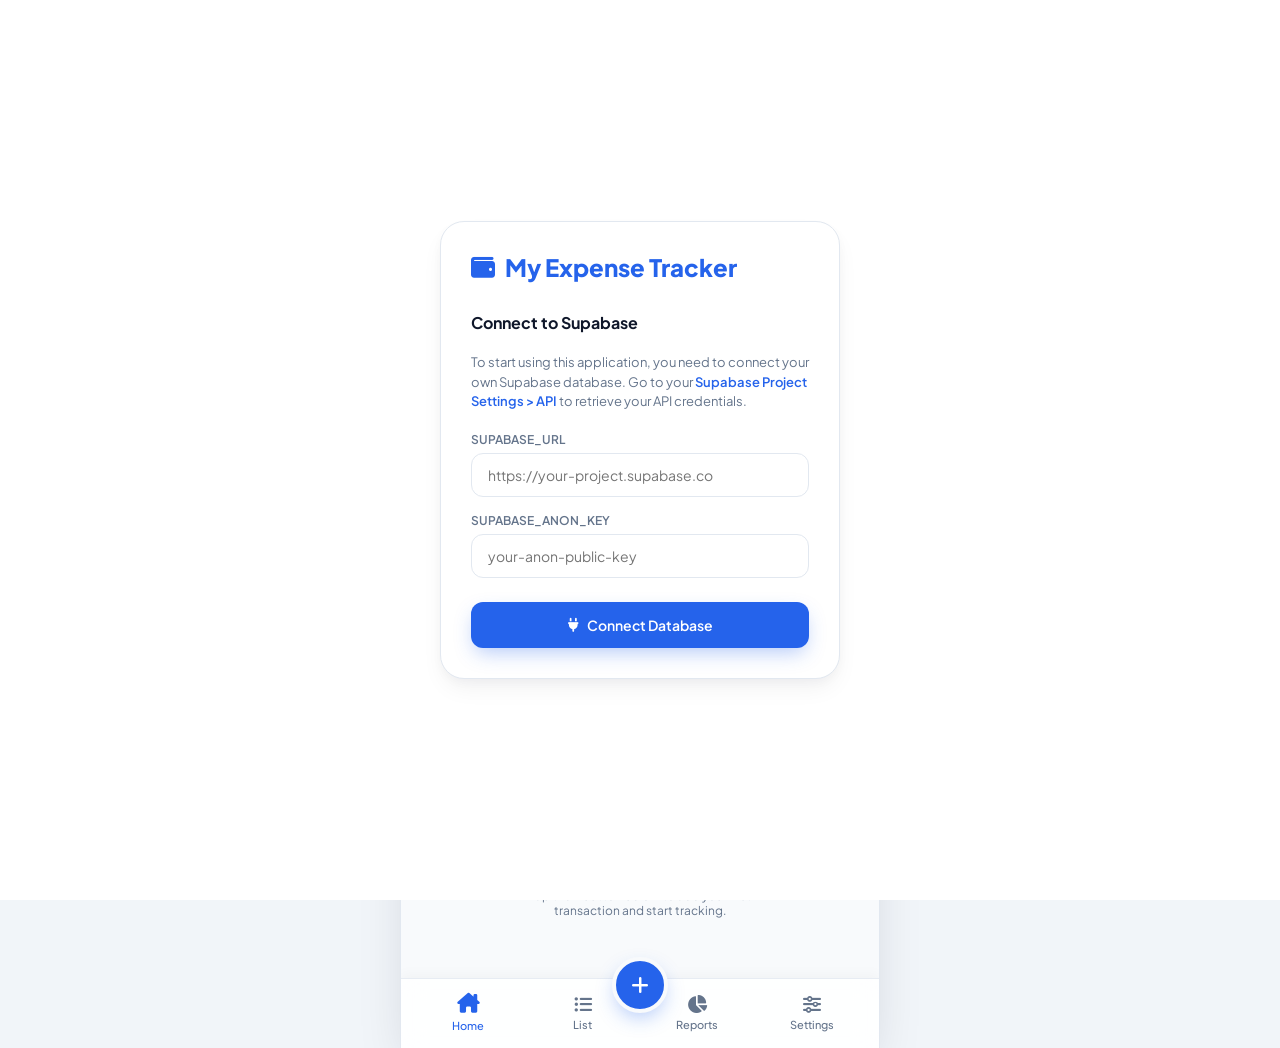
==== dashboard.html @ ceefaf02 "release: launch version 1.0.0 production release" ====
<!DOCTYPE html>
<html lang="en">
<head>
  <meta charset="UTF-8">
  <meta name="viewport" content="width=device-width, initial-scale=1.0, maximum-scale=1.0, user-scalable=no">
  <title>Dashboard - My Expense Tracker</title>
  
  <!-- FontAwesome Icons -->
  <link rel="stylesheet" href="https://cdnjs.cloudflare.com/ajax/libs/font-awesome/6.4.0/css/all.min.css">
  
  <!-- Main Stylesheet -->
  <link rel="stylesheet" href="css/style.css">
  
  <!-- Supabase & Chart.js -->
  <script src="https://cdn.jsdelivr.net/npm/@supabase/supabase-js@2"></script>
  <script src="https://cdn.jsdelivr.net/npm/chart.js"></script>
</head>
<body>
  <!-- App Shell -->
  <div class="app-shell">
    
    <!-- App Header -->
    <header class="app-header" style="padding: 15px 20px;">
      <div class="user-badge" onclick="window.location.href='profile.html'">
        <div class="user-avatar-container">
          <img src="" id="user-avatar-img" class="user-avatar" style="display:none;" alt="Profile Picture">
          <div id="user-avatar-initial" class="user-avatar-placeholder">U</div>
        </div>
        <div class="user-welcome">
          <span id="user-welcome-greet">Welcome back,</span>
          <h3 id="user-name-text">Loading...</h3>
        </div>
      </div>
      
      <div style="display:flex; gap:10px;">
        <button class="header-action-btn" onclick="window.location.href='profile.html'" title="Profile">
          <i class="fa-solid fa-user"></i>
        </button>
        <button class="header-action-btn" id="logout-btn" title="Logout">
          <i class="fa-solid fa-right-from-bracket"></i>
        </button>
      </div>
    </header>

    <!-- Main Scrollable Content -->
    <main class="app-main">
      
      <!-- Total Balance Card -->
      <section class="balance-card">
        <div class="balance-card-label">Total Net Balance</div>
        <h1 class="balance-card-amount" id="net-balance">₹0.00</h1>
        
        <div class="balance-stats-row">
          <div class="balance-stat">
            <div class="balance-stat-icon income">
              <i class="fa-solid fa-arrow-trend-up"></i>
            </div>
            <div class="balance-stat-info">
              <span>Total Income</span>
              <h4 id="stat-total-income">₹0.00</h4>
            </div>
          </div>
          <div style="width: 1px; background: rgba(255,255,255,0.15);"></div>
          <div class="balance-stat">
            <div class="balance-stat-icon expense">
              <i class="fa-solid fa-arrow-trend-down"></i>
            </div>
            <div class="balance-stat-info">
              <span>Total Expense</span>
              <h4 id="stat-total-expense">₹0.00</h4>
            </div>
          </div>
        </div>
      </section>

      <!-- Account Balances Row (IOB Bank, Jio Payments Bank, Cash) -->
      <section>
        <div class="section-title-row">
          <h3 class="section-title">My Accounts</h3>
        </div>
        <div class="accounts-container">
          <div class="account-mini-card iob">
            <div class="account-icon"><i class="fa-solid fa-building-columns"></i></div>
            <span class="account-name">IOB Bank</span>
            <span class="account-amount" id="acc-iob">₹0.00</span>
          </div>
          <div class="account-mini-card jio">
            <div class="account-icon"><i class="fa-solid fa-mobile-retro"></i></div>
            <span class="account-name">Jio Payments</span>
            <span class="account-amount" id="acc-jio">₹0.00</span>
          </div>
          <div class="account-mini-card cash">
            <div class="account-icon"><i class="fa-solid fa-wallet"></i></div>
            <span class="account-name">Cash Balance</span>
            <span class="account-amount" id="acc-cash">₹0.00</span>
          </div>
        </div>
      </section>

      <!-- Key Expense Metrics (Today, Yesterday, Weekly, Monthly) -->
      <section>
        <div class="section-title-row">
          <h3 class="section-title">Spending Summary</h3>
        </div>
        <div class="stats-grid-2">
          <div class="mini-stat-card">
            <span class="mini-stat-label">Today's Spend</span>
            <span class="mini-stat-value" id="spend-today">₹0.00</span>
          </div>
          <div class="mini-stat-card">
            <span class="mini-stat-label">Yesterday's Spend</span>
            <span class="mini-stat-value" id="spend-yesterday">₹0.00</span>
          </div>
          <div class="mini-stat-card">
            <span class="mini-stat-label">This Week's Spend</span>
            <span class="mini-stat-value" id="spend-week">₹0.00</span>
          </div>
          <div class="mini-stat-card">
            <span class="mini-stat-label">This Month's Spend</span>
            <span class="mini-stat-value" id="spend-month">₹0.00</span>
          </div>
          <div class="mini-stat-card">
            <span class="mini-stat-label">Average Daily Expense</span>
            <span class="mini-stat-value" id="spend-avg-daily">₹0.00</span>
          </div>
          <div class="mini-stat-card">
            <span class="mini-stat-label">Net Savings Rate</span>
            <span class="mini-stat-value" id="savings-rate">0%</span>
          </div>
        </div>
      </section>

      <!-- Dashboard Charts -->
      <section id="financial-split-section" class="card card-glass" style="display:flex; flex-direction:column; gap:16px;">
        <h3 class="section-title" style="margin-bottom:0;">Financial Split</h3>
        <div style="display:flex; gap:12px; align-items:center; justify-content:center; width:100%;">
          <!-- Income vs Expense chart container -->
          <div style="position:relative; flex:1; height:160px; min-width: 0;">
            <canvas id="db-inc-exp-chart"></canvas>
          </div>
          <!-- Category breakdown chart container -->
          <div style="position:relative; flex:1; height:160px; min-width: 0;">
            <canvas id="db-category-chart"></canvas>
          </div>
        </div>
      </section>

      <!-- Recent Transactions List -->
      <section>
        <div class="section-title-row">
          <h3 class="section-title">Recent Transactions</h3>
          <a href="transactions.html" class="section-link">View All</a>
        </div>
        <div class="transaction-list" id="recent-transactions-list">
          <div class="skeleton skeleton-card"></div>
          <div class="skeleton skeleton-card" style="margin-top: 10px;"></div>
          <div class="skeleton skeleton-card" style="margin-top: 10px;"></div>
        </div>
      </section>

    </main>

    <!-- Bottom Navigation Bar -->
    <nav class="bottom-nav">
      <a href="dashboard.html" class="nav-item active">
        <i class="fa-solid fa-house-chimney"></i>
        <span>Home</span>
      </a>
      <a href="transactions.html" class="nav-item">
        <i class="fa-solid fa-list-ul"></i>
        <span>List</span>
      </a>
      
      <!-- Floating Action Button (FAB) -->
      <button class="fab-btn" id="fab-btn" title="Add Transaction">
        <i class="fa-solid fa-plus"></i>
      </button>
      
      <a href="reports.html" class="nav-item">
        <i class="fa-solid fa-chart-pie"></i>
        <span>Reports</span>
      </a>
      <a href="settings.html" class="nav-item">
        <i class="fa-solid fa-sliders"></i>
        <span>Settings</span>
      </a>
    </nav>

  </div>

  <!-- Dynamic Supabase Credentials Connection Overlay -->
  <script type="module" src="js/supabase-config.js"></script>
  <!-- Authentication Gatekeeper -->
  <script type="module" src="js/auth.js"></script>

  <!-- Dashboard Page Logic -->
  <script type="module">
    import { logoutUser } from './js/auth.js';
    import { getUserProfile, getTransactions, getCategories } from './js/database.js';
    import { renderDashboardCharts } from './js/charts.js';
    import { initQuickAddModal, showToast } from './js/ui.js';

    let currentProfile = null;
    let categoryMap = {};

    function updateGreeting() {
      const hour = new Date().getHours();
      let greeting = 'Good Evening,';
      if (hour >= 5 && hour < 12) {
        greeting = 'Good Morning,';
      } else if (hour >= 12 && hour < 17) {
        greeting = 'Good Afternoon,';
      }
      const greetElem = document.getElementById('user-welcome-greet');
      if (greetElem) {
        greetElem.textContent = greeting;
      }
    }

    // Initialize Page Data
    async function initDashboard() {
      // Set time-based greeting
      updateGreeting();

      // Setup Logout button
      document.getElementById('logout-btn').addEventListener('click', async () => {
        const confirmLogout = confirm('Are you sure you want to log out?');
        if (confirmLogout) await logoutUser();
      });

      // Load Profile info
      try {
        currentProfile = await getUserProfile();
        if (currentProfile) {
          document.getElementById('user-name-text').textContent = (currentProfile.name || 'User') + ' 👋';
          
          // Apply custom currency symbols across interface if saved
          const currency = currentProfile.currency || 'INR';
          const symbol = getCurrencySymbol(currency);
          
          // Set avatar initials or image
          if (currentProfile.avatar_url) {
            const img = document.getElementById('user-avatar-img');
            img.src = currentProfile.avatar_url;
            img.style.display = 'block';
            document.getElementById('user-avatar-initial').style.display = 'none';
          } else {
            const initial = currentProfile.name ? currentProfile.name.charAt(0).toUpperCase() : 'U';
            document.getElementById('user-avatar-initial').textContent = initial;
          }

          // Fetch Categories to create icon mappings
          const categories = await getCategories();
          categories.forEach(c => {
            categoryMap[c.name] = { icon: c.icon, color: c.color };
          });

          // Fetch Transactions and render metrics & charts
          await loadTransactionsData(symbol);
        } else {
          document.getElementById('user-name-text').textContent = 'User 👋';
          document.getElementById('user-avatar-initial').textContent = 'U';
          const categories = await getCategories();
          categories.forEach(c => {
            categoryMap[c.name] = { icon: c.icon, color: c.color };
          });
          await loadTransactionsData('₹');
        }
      } catch (err) {
        console.error(err);
        showToast('Error loading dashboard data.', 'error');
        document.getElementById('user-name-text').textContent = 'User 👋';
        document.getElementById('user-avatar-initial').textContent = 'U';
      }

      // Initialize FAB Quick-add modal with refresh callback
      initQuickAddModal(() => {
        const symbol = getCurrencySymbol(currentProfile ? currentProfile.currency : 'INR');
        loadTransactionsData(symbol);
      });
    }

    // Helper to extract currencies symbol
    function getCurrencySymbol(code) {
      if (code === 'INR') return '₹';
      if (code === 'USD') return '$';
      if (code === 'EUR') return '€';
      if (code === 'GBP') return '£';
      return code;
    }

    // Fetch transactions & calculate financial metrics
    async function loadTransactionsData(symbol) {
      const transactions = await getTransactions();
      const listEl = document.getElementById('recent-transactions-list');
      
      if (!transactions || transactions.length === 0) {
        // Render Empty state
        listEl.innerHTML = `
          <div class="empty-state">
            <i class="fa-solid fa-receipt"></i>
            <h4>No Transactions</h4>
            <p>Tap the + button below to add your first transaction and start tracking.</p>
          </div>
        `;
        resetMetricFields(symbol);
        document.getElementById('financial-split-section').style.display = 'none';
        return;
      }

      document.getElementById('financial-split-section').style.display = 'flex';

      // 1. Calculate Balances & Metrics
      let totalIncome = 0;
      let totalExpense = 0;
      let iobBal = 0;
      let jioBal = 0;
      let cashBal = 0;

      let spendToday = 0;
      let spendYesterday = 0;
      let spendWeek = 0;
      let spendMonth = 0;
      let spendYear = 0;

      const today = new Date();
      const todayStr = today.toISOString().split('T')[0];
      
      const yesterday = new Date(today);
      yesterday.setDate(today.getDate() - 1);
      const yesterdayStr = yesterday.toISOString().split('T')[0];

      // Week starting Monday
      const currentDay = today.getDay();
      const distanceToMonday = currentDay === 0 ? -6 : 1 - currentDay;
      const monday = new Date(today);
      monday.setDate(today.getDate() + distanceToMonday);
      monday.setHours(0,0,0,0);

      const thisMonth = today.getMonth();
      const thisYear = today.getFullYear();

      // Collect transaction dates for daily average
      const expenseDaysSet = new Set();

      transactions.forEach(t => {
        const amt = parseFloat(t.amount);
        const txDate = new Date(t.date);

        // Account Balances
        if (t.type === 'income') {
          totalIncome += amt;
          if (t.source === 'IOB Bank') iobBal += amt;
          else if (t.source === 'Jio Payments Bank') jioBal += amt;
          else if (t.source === 'Cash') cashBal += amt;
        } else {
          totalExpense += amt;
          expenseDaysSet.add(t.date);
          if (t.source === 'IOB Bank') iobBal -= amt;
          else if (t.source === 'Jio Payments Bank') jioBal -= amt;
          else if (t.source === 'Cash') cashBal -= amt;

          // Time frame expenses
          if (t.date === todayStr) spendToday += amt;
          if (t.date === yesterdayStr) spendYesterday += amt;
          if (txDate >= monday) spendWeek += amt;
          if (txDate.getMonth() === thisMonth && txDate.getFullYear() === thisYear) spendMonth += amt;
          if (txDate.getFullYear() === thisYear) spendYear += amt;
        }
      });

      const netBalance = totalIncome - totalExpense;
      const savingsRate = totalIncome > 0 ? Math.round(((totalIncome - totalExpense) / totalIncome) * 100) : 0;
      
      // Calculate average daily expense
      const distinctDaysCount = expenseDaysSet.size || 1;
      const avgDailySpend = totalExpense / distinctDaysCount;

      // 2. Render numbers to UI
      document.getElementById('net-balance').textContent = formatCurrency(netBalance, symbol);
      document.getElementById('stat-total-income').textContent = formatCurrency(totalIncome, symbol);
      document.getElementById('stat-total-expense').textContent = formatCurrency(totalExpense, symbol);
      
      document.getElementById('acc-iob').textContent = formatCurrency(iobBal, symbol);
      document.getElementById('acc-jio').textContent = formatCurrency(jioBal, symbol);
      document.getElementById('acc-cash').textContent = formatCurrency(cashBal, symbol);

      document.getElementById('spend-today').textContent = formatCurrency(spendToday, symbol);
      document.getElementById('spend-yesterday').textContent = formatCurrency(spendYesterday, symbol);
      document.getElementById('spend-week').textContent = formatCurrency(spendWeek, symbol);
      document.getElementById('spend-month').textContent = formatCurrency(spendMonth, symbol);
      document.getElementById('spend-avg-daily').textContent = formatCurrency(avgDailySpend, symbol);
      document.getElementById('savings-rate').textContent = (savingsRate < 0 ? '0%' : savingsRate + '%');

      // Add text colors depending on balance state
      document.getElementById('net-balance').style.color = netBalance >= 0 ? 'var(--text-main)' : 'var(--danger-color)';

      // 3. Render 5 Recent Transactions
      listEl.innerHTML = '';
      const recent = transactions.slice(0, 5);
      
      recent.forEach(t => {
        const item = document.createElement('div');
        item.className = 'transaction-item';
        item.onclick = () => window.location.href = `transactions.html?id=${t.id}`;
        
        // Lookup category details
        const catDetails = categoryMap[t.category] || { icon: 'fa-solid fa-ellipsis', color: '#94A3B8' };
        const displayAmt = t.type === 'income' ? `+${formatCurrency(t.amount, symbol)}` : `-${formatCurrency(t.amount, symbol)}`;
        const amtClass = t.type === 'income' ? 'income' : 'expense';

        item.innerHTML = `
          <div class="transaction-left">
            <div class="category-icon-wrapper" style="background-color: ${catDetails.color}15; color: ${catDetails.color};">
              <i class="${catDetails.icon}"></i>
            </div>
            <div class="transaction-details">
              <span class="transaction-desc">${t.description || t.category}</span>
              <span class="transaction-sub">
                <span>${formatDateLabel(t.date)}</span>
                <span class="transaction-source-tag">${t.source}</span>
              </span>
            </div>
          </div>
          <div class="transaction-right">
            <span class="transaction-amount ${amtClass}">${displayAmt}</span>
            <span style="font-size: 9px; color: var(--text-light);">${t.time.substring(0, 5)}</span>
          </div>
        `;
        listEl.appendChild(item);
      });

      // 4. Update Charts
      renderDashboardCharts(transactions, symbol);
    }

    function resetMetricFields(symbol) {
      document.getElementById('net-balance').textContent = formatCurrency(0, symbol);
      document.getElementById('stat-total-income').textContent = formatCurrency(0, symbol);
      document.getElementById('stat-total-expense').textContent = formatCurrency(0, symbol);
      document.getElementById('acc-iob').textContent = formatCurrency(0, symbol);
      document.getElementById('acc-jio').textContent = formatCurrency(0, symbol);
      document.getElementById('acc-cash').textContent = formatCurrency(0, symbol);
      document.getElementById('spend-today').textContent = formatCurrency(0, symbol);
      document.getElementById('spend-yesterday').textContent = formatCurrency(0, symbol);
      document.getElementById('spend-week').textContent = formatCurrency(0, symbol);
      document.getElementById('spend-month').textContent = formatCurrency(0, symbol);
      document.getElementById('spend-avg-daily').textContent = formatCurrency(0, symbol);
      document.getElementById('savings-rate').textContent = '0%';
    }

    function formatCurrency(val, symbol) {
      return symbol + ' ' + parseFloat(val).toLocaleString('en-IN', { minimumFractionDigits: 2, maximumFractionDigits: 2 });
    }

    function formatDateLabel(dateStr) {
      const parts = dateStr.split('-');
      return `${parts[2]}/${parts[1]}`;
    }

    // Trigger Init
    window.addEventListener('load', () => {
      // Delay briefly to allow auth session check to settle
      setTimeout(initDashboard, 150);
    });
  </script>
</body>
</html>
---- css/style.css ----
/* My Expense Tracker - Premium Mobile-First Light Stylesheet */

@import url('https://fonts.googleapis.com/css2?family=Plus+Jakarta+Sans:wght@300;400;500;600;700;800&display=swap');

:root {
  --primary-color: #2563EB;
  --primary-light: #EFF6FF;
  --primary-dark: #1D4ED8;
  --success-color: #22C55E;
  --success-light: #F0FDF4;
  --danger-color: #EF4444;
  --danger-light: #FEF2F2;
  --warning-color: #F59E0B;
  --warning-light: #FEFBEB;
  
  --bg-color: #F8FAFC;
  --card-bg: rgba(255, 255, 255, 0.95);
  --card-border: rgba(255, 255, 255, 0.6);
  --border-color: #E2E8F0;
  
  --text-main: #0F172A;
  --text-muted: #64748B;
  --text-light: #94A3B8;
  
  --radius-xl: 24px;
  --radius-lg: 16px;
  --radius-md: 12px;
  --radius-sm: 8px;
  
  --shadow-sm: 0 2px 4px rgba(0, 0, 0, 0.02);
  --shadow-md: 0 4px 12px -2px rgba(15, 23, 42, 0.04), 0 2px 6px -1px rgba(15, 23, 42, 0.03);
  --shadow-lg: 0 12px 24px -4px rgba(15, 23, 42, 0.06), 0 4px 12px -2px rgba(15, 23, 42, 0.04);
  --shadow-primary: 0 8px 20px -4px rgba(37, 99, 235, 0.35);
  
  --font-main: 'Plus Jakarta Sans', sans-serif;
  --transition-smooth: all 0.3s cubic-bezier(0.4, 0, 0.2, 1);
  --transition-bounce: all 0.4s cubic-bezier(0.175, 0.885, 0.32, 1.275);
}

/* =========================================================================
   1. RESET & BASE STYLES
   ========================================================================= */
* {
  box-sizing: border-box;
  margin: 0;
  padding: 0;
  -webkit-tap-highlight-color: transparent;
}
body {
  font-family: var(--font-main);
  background-color: #F1F5F9; /* Desktop environment background */
  color: var(--text-main);
  min-height: 100vh;
  display: flex;
  justify-content: center;
  align-items: flex-start;
  overflow-y: scroll;
}

/* Scrollbar styling */
::-webkit-scrollbar {
  width: 6px;
  height: 6px;
}
::-webkit-scrollbar-track {
  background: transparent;
}
::-webkit-scrollbar-thumb {
  background: var(--border-color);
  border-radius: 10px;
}
::-webkit-scrollbar-thumb:hover {
  background: var(--text-light);
}

/* =========================================================================
   2. APP SHELL LAYOUT (Mobile Aspect Ratio Enforcer)
   ========================================================================= */
.app-shell {
  width: 100%;
  max-width: 480px; /* Standard phone width */
  min-height: 100vh;
  background-color: var(--bg-color);
  box-shadow: 0 25px 50px -12px rgba(15, 23, 42, 0.15);
  display: flex;
  flex-direction: column;
  position: relative;
  overflow: hidden;
  border-left: 1px solid var(--border-color);
  border-right: 1px solid var(--border-color);
  animation: fadeIn 0.4s ease-out;
}

/* Main Content scrollable area */
.app-main {
  flex: 1;
  overflow-y: auto;
  padding: 20px 20px 90px 20px; /* Extra padding bottom for bottom nav and FAB */
  display: flex;
  flex-direction: column;
  gap: 20px;
}

/* Fullscreen overlays/pages (like login/register) */
.auth-shell {
  width: 100%;
  max-width: 480px;
  min-height: 100vh;
  background: radial-gradient(circle at top left, #EFF6FF 0%, #FFFFFF 100%);
  display: flex;
  flex-direction: column;
  justify-content: center;
  padding: 30px;
  position: relative;
  box-shadow: 0 25px 50px -12px rgba(15, 23, 42, 0.15);
  border-left: 1px solid var(--border-color);
  border-right: 1px solid var(--border-color);
  animation: fadeIn 0.4s ease-out;
}

/* =========================================================================
   3. BOTTOM NAV BAR & FLOATING ACTION BUTTON (FAB)
   ========================================================================= */
.bottom-nav {
  position: absolute;
  bottom: 0;
  left: 0;
  right: 0;
  height: 70px;
  background: rgba(255, 255, 255, 0.85);
  backdrop-filter: blur(12px);
  -webkit-backdrop-filter: blur(12px);
  border-top: 1px solid rgba(226, 232, 240, 0.8);
  display: flex;
  justify-content: space-around;
  align-items: center;
  padding: 0 10px;
  z-index: 100;
  box-shadow: 0 -4px 12px rgba(15, 23, 42, 0.03);
}

.nav-item {
  display: flex;
  flex-direction: column;
  align-items: center;
  justify-content: center;
  text-decoration: none;
  color: var(--text-muted);
  font-size: 11px;
  font-weight: 500;
  width: 60px;
  height: 50px;
  border-radius: var(--radius-md);
  transition: var(--transition-smooth);
}

.nav-item i {
  font-size: 18px;
  margin-bottom: 4px;
  transition: var(--transition-bounce);
}

.nav-item.active {
  color: var(--primary-color);
}

.nav-item.active i {
  transform: translateY(-2px);
  font-size: 20px;
}

.nav-item:active i {
  transform: scale(0.9);
}

/* Floating Action Button (FAB) */
.fab-btn {
  position: absolute;
  bottom: 35px;
  left: 50%;
  transform: translateX(-50%);
  width: 56px;
  height: 56px;
  background: var(--primary-color);
  color: white;
  border-radius: 50%;
  display: flex;
  align-items: center;
  justify-content: center;
  box-shadow: var(--shadow-primary);
  border: 4px solid var(--bg-color);
  font-size: 20px;
  z-index: 101;
  cursor: pointer;
  transition: var(--transition-bounce);
}

.fab-btn:hover, .fab-btn:focus {
  transform: translateX(-50%) scale(1.08);
  background: var(--primary-dark);
}

.fab-btn:active {
  transform: translateX(-50%) scale(0.95);
}

/* =========================================================================
   4. HEADER COMPONENTS
   ========================================================================= */
.app-header {
  display: flex;
  justify-content: space-between;
  align-items: center;
  padding: 15px 0 5px 0;
}

.user-badge {
  display: flex;
  align-items: center;
  gap: 12px;
  cursor: pointer;
}

.user-avatar-container {
  width: 40px;
  height: 40px;
  border-radius: 50%;
  overflow: hidden;
  background: var(--primary-light);
  border: 2px solid white;
  box-shadow: var(--shadow-sm);
  display: flex;
  align-items: center;
  justify-content: center;
}

.user-avatar {
  width: 100%;
  height: 100%;
  object-fit: cover;
}

.user-avatar-placeholder {
  font-size: 16px;
  color: var(--primary-color);
  font-weight: 700;
}

.user-welcome {
  display: flex;
  flex-direction: column;
}

.user-welcome span {
  font-size: 12px;
  color: var(--text-muted);
}

.user-welcome h3 {
  font-size: 16px;
  font-weight: 600;
  color: var(--text-main);
}

.header-action-btn {
  width: 40px;
  height: 40px;
  border-radius: 50%;
  background: var(--card-bg);
  border: 1px solid var(--border-color);
  display: flex;
  align-items: center;
  justify-content: center;
  color: var(--text-main);
  cursor: pointer;
  position: relative;
  transition: var(--transition-smooth);
}

.header-action-btn:active {
  transform: scale(0.92);
}

.notification-badge {
  position: absolute;
  top: 8px;
  right: 8px;
  width: 8px;
  height: 8px;
  background: var(--danger-color);
  border-radius: 50%;
  border: 1px solid white;
}

/* =========================================================================
   5. GLASSMORPHISM & CARD SYSTEM
   ========================================================================= */
.card {
  background: var(--card-bg);
  border: 1px solid var(--card-border);
  border-radius: var(--radius-lg);
  padding: 20px;
  box-shadow: var(--shadow-md);
  position: relative;
  overflow: hidden;
  transition: var(--transition-smooth);
}

.card-glass {
  background: rgba(255, 255, 255, 0.7);
  backdrop-filter: blur(10px);
  -webkit-backdrop-filter: blur(10px);
  border: 1px solid rgba(255, 255, 255, 0.4);
}

/* Primary Gradient Card (Balance Card) */
.balance-card {
  background: linear-gradient(135deg, var(--primary-color) 0%, #4F46E5 100%);
  color: white;
  padding: 25px 20px;
  border-radius: var(--radius-xl);
  box-shadow: var(--shadow-primary);
  position: relative;
}

.balance-card::before {
  content: '';
  position: absolute;
  top: -50px;
  right: -50px;
  width: 150px;
  height: 150px;
  border-radius: 50%;
  background: rgba(255, 255, 255, 0.08);
  pointer-events: none;
}

.balance-card-label {
  font-size: 13px;
  text-transform: uppercase;
  letter-spacing: 1px;
  opacity: 0.85;
  font-weight: 500;
  margin-bottom: 6px;
}

.balance-card-amount {
  font-size: 32px;
  font-weight: 700;
  letter-spacing: -0.5px;
  margin-bottom: 20px;
  animation: scaleUp 0.3s ease-out;
}

.balance-stats-row {
  display: flex;
  justify-content: space-between;
  background: rgba(255, 255, 255, 0.1);
  backdrop-filter: blur(6px);
  -webkit-backdrop-filter: blur(6px);
  border-radius: var(--radius-md);
  padding: 12px;
}

.balance-stat {
  display: flex;
  align-items: center;
  gap: 10px;
}

.balance-stat-icon {
  width: 32px;
  height: 32px;
  border-radius: 50%;
  background: rgba(255, 255, 255, 0.2);
  display: flex;
  align-items: center;
  justify-content: center;
  font-size: 14px;
}

.balance-stat-icon.income {
  color: #86EFAC;
}

.balance-stat-icon.expense {
  color: #FCA5A5;
}

.balance-stat-info {
  display: flex;
  flex-direction: column;
}

.balance-stat-info span {
  font-size: 10px;
  opacity: 0.8;
}

.balance-stat-info h4 {
  font-size: 14px;
  font-weight: 600;
}

/* Horizontal Accounts Slider (Sticky Card Row) */
.accounts-container {
  display: flex;
  gap: 12px;
  overflow-x: auto;
  scroll-snap-type: x mandatory;
  padding-bottom: 5px;
  scrollbar-width: none; /* Hide standard scrollbar */
}

.accounts-container::-webkit-scrollbar {
  display: none; /* Hide chrome/safari scrollbar */
}

.account-mini-card {
  flex: 0 0 130px;
  scroll-snap-align: start;
  background: var(--card-bg);
  border: 1px solid var(--border-color);
  border-radius: var(--radius-md);
  padding: 14px;
  display: flex;
  flex-direction: column;
  gap: 8px;
  box-shadow: var(--shadow-sm);
}

.account-icon {
  width: 28px;
  height: 28px;
  border-radius: 8px;
  display: flex;
  align-items: center;
  justify-content: center;
  font-size: 12px;
  color: var(--primary-color);
  background: var(--primary-light);
}

.account-mini-card.iob .account-icon {
  background: #EFF6FF;
  color: #1E40AF;
}

.account-mini-card.jio .account-icon {
  background: #FDF2F8;
  color: #BE185D;
}

.account-mini-card.cash .account-icon {
  background: #ECFDF5;
  color: #047857;
}

.account-name {
  font-size: 11px;
  font-weight: 600;
  color: var(--text-muted);
}

.account-amount {
  font-size: 14px;
  font-weight: 700;
  color: var(--text-main);
}

/* =========================================================================
   6. TRANSACTION ITEMS
   ========================================================================= */
.section-title-row {
  display: flex;
  justify-content: space-between;
  align-items: center;
  margin-bottom: 10px;
}

.section-title {
  font-size: 15px;
  font-weight: 700;
  color: var(--text-main);
}

.section-link {
  font-size: 12px;
  color: var(--primary-color);
  text-decoration: none;
  font-weight: 600;
}

.transaction-list {
  display: flex;
  flex-direction: column;
  gap: 10px;
}

.transaction-item {
  display: flex;
  align-items: center;
  justify-content: space-between;
  background: var(--card-bg);
  border: 1px solid var(--border-color);
  border-radius: var(--radius-md);
  padding: 12px;
  box-shadow: var(--shadow-sm);
  transition: var(--transition-smooth);
  position: relative;
  overflow: hidden;
  cursor: pointer;
}

.transaction-item:active {
  transform: scale(0.98);
  background-color: var(--primary-light);
}

.transaction-left {
  display: flex;
  align-items: center;
  gap: 12px;
  flex: 1;
  min-width: 0; /* truncate text inside */
}

.category-icon-wrapper {
  width: 40px;
  height: 40px;
  border-radius: 12px;
  display: flex;
  align-items: center;
  justify-content: center;
  font-size: 16px;
}

.transaction-details {
  display: flex;
  flex-direction: column;
  min-width: 0;
}

.transaction-desc {
  font-size: 13px;
  font-weight: 600;
  color: var(--text-main);
  white-space: nowrap;
  overflow: hidden;
  text-overflow: ellipsis;
}

.transaction-sub {
  font-size: 10px;
  color: var(--text-muted);
  display: flex;
  gap: 6px;
  align-items: center;
  margin-top: 2px;
}

.transaction-source-tag {
  background: #E2E8F0;
  padding: 1px 6px;
  border-radius: 4px;
  font-weight: 500;
}

.transaction-right {
  display: flex;
  flex-direction: column;
  align-items: flex-end;
  gap: 4px;
}

.transaction-amount {
  font-size: 14px;
  font-weight: 700;
}

.transaction-amount.income {
  color: var(--success-color);
}

.transaction-amount.expense {
  color: var(--text-main);
}

/* =========================================================================
   7. BUDGET PROGRESS BARS
   ========================================================================= */
.budget-list {
  display: flex;
  flex-direction: column;
  gap: 12px;
}

.budget-item {
  display: flex;
  flex-direction: column;
  gap: 6px;
}

.budget-header {
  display: flex;
  justify-content: space-between;
  font-size: 12px;
  font-weight: 600;
}

.budget-name-group {
  display: flex;
  align-items: center;
  gap: 8px;
}

.budget-category-dot {
  width: 8px;
  height: 8px;
  border-radius: 50%;
}

.budget-stats {
  color: var(--text-muted);
}

.budget-spent {
  color: var(--text-main);
  font-weight: 700;
}

.progress-track {
  width: 100%;
  height: 8px;
  background: var(--border-color);
  border-radius: 10px;
  overflow: hidden;
}

.progress-bar {
  height: 100%;
  border-radius: 10px;
  transition: width 0.5s ease-in-out;
}

.progress-bar.green {
  background: var(--success-color);
}

.progress-bar.yellow {
  background: var(--warning-color);
}

.progress-bar.red {
  background: var(--danger-color);
  animation: pulseWarning 1.5s infinite alternate;
}

/* =========================================================================
   8. INPUTS, BUTTONS & FORMS
   ========================================================================= */
.input-group {
  display: flex;
  flex-direction: column;
  gap: 6px;
  margin-bottom: 16px;
}

.input-label {
  font-size: 12px;
  font-weight: 600;
  color: var(--text-muted);
}

.input-field {
  width: 100%;
  padding: 12px 16px;
  border-radius: var(--radius-md);
  border: 1px solid var(--border-color);
  background: var(--card-bg);
  font-family: var(--font-main);
  font-size: 14px;
  color: var(--text-main);
  outline: none;
  transition: var(--transition-smooth);
}

.input-field:focus {
  border-color: var(--primary-color);
  box-shadow: 0 0 0 3px var(--primary-light);
}

.input-field-icon {
  position: relative;
}

.input-field-icon i {
  position: absolute;
  left: 16px;
  top: 50%;
  transform: translateY(-50%);
  color: var(--text-light);
  font-size: 16px;
}

.input-field-icon .input-field {
  padding-left: 45px;
}

/* Buttons */
.btn {
  width: 100%;
  padding: 14px 20px;
  border-radius: var(--radius-md);
  border: none;
  font-family: var(--font-main);
  font-size: 14px;
  font-weight: 600;
  cursor: pointer;
  display: flex;
  align-items: center;
  justify-content: center;
  gap: 8px;
  transition: var(--transition-bounce);
}

.btn-primary {
  background: var(--primary-color);
  color: white;
  box-shadow: var(--shadow-primary);
}

.btn-primary:hover, .btn-primary:focus {
  background: var(--primary-dark);
}

.btn-primary:active {
  transform: scale(0.97);
}

.btn-secondary {
  background: var(--border-color);
  color: var(--text-main);
}

.btn-secondary:active {
  transform: scale(0.97);
}

.btn-danger {
  background: var(--danger-color);
  color: white;
  box-shadow: 0 4px 12px rgba(239, 68, 68, 0.2);
}

.btn-danger:active {
  transform: scale(0.97);
}

.btn-outline {
  border: 1px solid var(--border-color);
  background: transparent;
  color: var(--text-main);
}

/* Button Group (2-column layout) */
.btn-row {
  display: flex;
  gap: 10px;
}

/* Switch styling */
.switch-container {
  display: flex;
  justify-content: space-between;
  align-items: center;
  padding: 12px 0;
  border-bottom: 1px solid var(--border-color);
}

.switch-label {
  display: flex;
  flex-direction: column;
}

.switch-title {
  font-size: 13px;
  font-weight: 600;
}

.switch-desc {
  font-size: 11px;
  color: var(--text-muted);
}

.toggle-switch {
  position: relative;
  width: 48px;
  height: 24px;
  cursor: pointer;
}

.toggle-switch input {
  opacity: 0;
  width: 0;
  height: 0;
}

.toggle-slider {
  position: absolute;
  top: 0;
  left: 0;
  right: 0;
  bottom: 0;
  background-color: var(--border-color);
  border-radius: 34px;
  transition: var(--transition-smooth);
}

.toggle-slider:before {
  position: absolute;
  content: "";
  height: 18px;
  width: 18px;
  left: 3px;
  bottom: 3px;
  background-color: white;
  border-radius: 50%;
  transition: var(--transition-smooth);
  box-shadow: 0 1px 3px rgba(0,0,0,0.15);
}

.toggle-switch input:checked + .toggle-slider {
  background-color: var(--success-color);
}

.toggle-switch input:checked + .toggle-slider:before {
  transform: translateX(24px);
}

/* =========================================================================
   9. MODALS & POP-UPS
   ========================================================================= */
.modal-overlay {
  position: fixed;
  top: 0;
  left: 0;
  right: 0;
  bottom: 0;
  background: rgba(15, 23, 42, 0.4);
  backdrop-filter: blur(4px);
  -webkit-backdrop-filter: blur(4px);
  z-index: 999;
  display: flex;
  align-items: flex-end; /* Drawer slide from bottom on mobile */
  justify-content: center;
  opacity: 0;
  pointer-events: none;
  transition: opacity 0.3s ease;
}

.modal-overlay.active {
  opacity: 1;
  pointer-events: auto;
}

.modal-content {
  width: 100%;
  max-width: 480px;
  background: var(--bg-color);
  border-radius: var(--radius-xl) var(--radius-xl) 0 0;
  padding: 25px 20px;
  box-shadow: 0 -10px 25px rgba(0, 0, 0, 0.08);
  transform: translateY(100%);
  transition: transform 0.3s cubic-bezier(0.4, 0, 0.2, 1);
  display: flex;
  flex-direction: column;
  gap: 15px;
  max-height: 85vh;
  overflow-y: auto;
}

.modal-overlay.active .modal-content {
  transform: translateY(0);
}

.modal-header {
  display: flex;
  justify-content: space-between;
  align-items: center;
}

.modal-title {
  font-size: 16px;
  font-weight: 700;
}

.modal-close-btn {
  width: 32px;
  height: 32px;
  border-radius: 50%;
  border: none;
  background: var(--border-color);
  color: var(--text-main);
  display: flex;
  align-items: center;
  justify-content: center;
  cursor: pointer;
}

/* =========================================================================
   10. TOAST NOTIFICATIONS & CONFIRM DIALOGS
   ========================================================================= */
#toast-container {
  position: fixed;
  top: 20px;
  left: 50%;
  transform: translateX(-50%);
  width: calc(100% - 40px);
  max-width: 400px;
  z-index: 9999;
  display: flex;
  flex-direction: column;
  gap: 10px;
  pointer-events: none;
}

.toast {
  background: white;
  border-radius: var(--radius-md);
  padding: 14px 18px;
  box-shadow: var(--shadow-lg);
  display: flex;
  align-items: center;
  gap: 12px;
  pointer-events: auto;
  animation: toastIn 0.35s cubic-bezier(0.175, 0.885, 0.32, 1.275);
  border-left: 4px solid var(--primary-color);
}

.toast.success {
  border-left-color: var(--success-color);
}

.toast.error {
  border-left-color: var(--danger-color);
}

.toast.warning {
  border-left-color: var(--warning-color);
}

.toast-message {
  font-size: 13px;
  font-weight: 500;
  color: var(--text-main);
}

/* Custom Confirmation Dialog */
.dialog-overlay {
  position: fixed;
  top: 0;
  left: 0;
  right: 0;
  bottom: 0;
  background: rgba(15, 23, 42, 0.4);
  backdrop-filter: blur(4px);
  -webkit-backdrop-filter: blur(4px);
  z-index: 1000;
  display: flex;
  align-items: center;
  justify-content: center;
  padding: 20px;
  opacity: 0;
  pointer-events: none;
  transition: opacity 0.25s ease;
}

.dialog-overlay.active {
  opacity: 1;
  pointer-events: auto;
}

.dialog-box {
  width: 100%;
  max-width: 380px;
  background: white;
  border-radius: var(--radius-lg);
  padding: 24px;
  box-shadow: var(--shadow-lg);
  transform: scale(0.9);
  transition: transform 0.25s cubic-bezier(0.175, 0.885, 0.32, 1.275);
  display: flex;
  flex-direction: column;
  gap: 16px;
}

.dialog-overlay.active .dialog-box {
  transform: scale(1);
}

.dialog-title {
  font-size: 16px;
  font-weight: 700;
}

.dialog-desc {
  font-size: 13px;
  color: var(--text-muted);
  line-height: 1.5;
}

/* =========================================================================
   11. SKELETON LOADERS & EMPTY STATES
   ========================================================================= */
.skeleton {
  background: linear-gradient(90deg, #E2E8F0 25%, #F1F5F9 50%, #E2E8F0 75%);
  background-size: 200% 100%;
  animation: skeletonShimmer 1.5s infinite;
  border-radius: 4px;
}

.skeleton-text {
  height: 14px;
  width: 80%;
  margin-bottom: 8px;
}

.skeleton-avatar {
  width: 40px;
  height: 40px;
  border-radius: 50%;
}

.skeleton-card {
  height: 100px;
  border-radius: var(--radius-md);
}

.empty-state {
  display: flex;
  flex-direction: column;
  align-items: center;
  justify-content: center;
  padding: 40px 20px;
  text-align: center;
  color: var(--text-muted);
  gap: 12px;
}

.empty-state i {
  font-size: 48px;
  color: var(--text-light);
}

.empty-state h4 {
  font-size: 15px;
  font-weight: 700;
  color: var(--text-main);
}

.empty-state p {
  font-size: 12px;
  max-width: 240px;
}

/* =========================================================================
   12. SUPABASE INITIAL CREDENTIALS SETUP POP-UP
   ========================================================================= */
.setup-overlay {
  position: fixed;
  top: 0;
  left: 0;
  right: 0;
  bottom: 0;
  background: white;
  z-index: 99999; /* Higher than everything */
  display: flex;
  justify-content: center;
  align-items: center;
  padding: 20px;
  animation: fadeIn 0.4s ease-out;
}

.setup-box {
  width: 100%;
  max-width: 400px;
  display: flex;
  flex-direction: column;
  gap: 20px;
  background: white;
  border: 1px solid var(--border-color);
  padding: 30px;
  border-radius: var(--radius-xl);
  box-shadow: var(--shadow-lg);
}

.setup-logo {
  font-size: 24px;
  font-weight: 800;
  color: var(--primary-color);
  display: flex;
  align-items: center;
  gap: 10px;
}

.setup-desc {
  font-size: 13px;
  color: var(--text-muted);
  line-height: 1.5;
}

.setup-desc a {
  color: var(--primary-color);
  text-decoration: none;
  font-weight: 600;
}

/* =========================================================================
   13. CUSTOM ANIMATIONS
   ========================================================================= */
@keyframes fadeIn {
  from { opacity: 0; transform: translateY(8px); }
  to { opacity: 1; transform: translateY(0); }
}

@keyframes toastIn {
  from { opacity: 0; transform: translate(-50%, -20px) scale(0.9); }
  to { opacity: 1; transform: translate(-50%, 0) scale(1); }
}

@keyframes skeletonShimmer {
  0% { background-position: 200% 0; }
  100% { background-position: -200% 0; }
}

@keyframes pulseWarning {
  0% { box-shadow: 0 0 0 0 rgba(239, 68, 68, 0.4); }
  100% { box-shadow: 0 0 0 6px rgba(239, 68, 68, 0); }
}

@keyframes scaleUp {
  from { transform: scale(0.95); opacity: 0; }
  to { transform: scale(1); opacity: 1; }
}

/* =========================================================================
   14. FILTER CHIPS & STATS STYLING
   ========================================================================= */
.filter-chips {
  display: flex;
  gap: 8px;
  overflow-x: auto;
  padding-bottom: 4px;
  scrollbar-width: none;
}
.filter-chips::-webkit-scrollbar {
  display: none;
}
.chip {
  flex: 0 0 auto;
  padding: 6px 14px;
  border-radius: var(--radius-sm);
  background: var(--border-color);
  color: var(--text-muted);
  font-size: 12px;
  font-weight: 600;
  cursor: pointer;
  transition: var(--transition-smooth);
}
.chip.active {
  background: var(--primary-color);
  color: white;
}

.stats-grid-2 {
  display: grid;
  grid-template-columns: 1fr 1fr;
  gap: 12px;
}

.mini-stat-card {
  background: var(--card-bg);
  border: 1px solid var(--border-color);
  border-radius: var(--radius-md);
  padding: 14px;
  display: flex;
  flex-direction: column;
  gap: 4px;
  box-shadow: var(--shadow-sm);
}

.mini-stat-label {
  font-size: 11px;
  color: var(--text-muted);
  font-weight: 500;
}

.mini-stat-value {
  font-size: 15px;
  font-weight: 700;
  color: var(--text-main);
}

/* =========================================================================
   15. COLOR THEMES OVERWRITE
   ========================================================================= */
/* Custom inline coloring for dynamic theme settings */
.theme-dot {
  width: 24px;
  height: 24px;
  border-radius: 50%;
  cursor: pointer;
  transition: var(--transition-bounce);
  border: 2px solid transparent;
}
.theme-dot.active {
  border-color: var(--text-main);
  transform: scale(1.1);
}

/* Active Category Grid */
.category-grid {
  display: grid;
  grid-template-columns: repeat(4, 1fr);
  gap: 12px;
  max-height: 280px;
  overflow-y: auto;
  padding: 5px;
}

.category-select-item {
  display: flex;
  flex-direction: column;
  align-items: center;
  gap: 6px;
  cursor: pointer;
}

.category-select-item .icon-box {
  width: 44px;
  height: 44px;
  border-radius: 12px;
  display: flex;
  align-items: center;
  justify-content: center;
  color: white;
  font-size: 16px;
  transition: var(--transition-bounce);
  border: 2px solid transparent;
}

.category-select-item.active .icon-box {
  transform: scale(1.1);
  border-color: var(--text-main);
  box-shadow: var(--shadow-md);
}

.category-select-item span {
  font-size: 10px;
  font-weight: 600;
  color: var(--text-muted);
}

/* =========================================================================
   16. CUSTOM PREMIUM SELECT DROPDOWNS
   ========================================================================= */
.custom-select-wrapper {
  position: relative;
  width: 100%;
}

.custom-select-trigger {
  display: flex;
  justify-content: space-between;
  align-items: center;
  width: 100%;
  padding: 8px 12px;
  border-radius: var(--radius-md);
  border: 1px solid var(--border-color);
  background: var(--card-bg);
  font-size: 13px;
  font-weight: 600;
  color: var(--text-main);
  cursor: pointer;
  transition: var(--transition-smooth);
  user-select: none;
}

.custom-select-trigger:focus,
.custom-select-trigger.active {
  border-color: var(--primary-color);
  box-shadow: 0 0 0 3px var(--primary-light);
}

.custom-select-trigger span {
  display: flex;
  align-items: center;
  gap: 8px;
}

.custom-select-trigger span i {
  color: var(--primary-color);
  font-size: 13px;
}

.custom-select-trigger .arrow {
  font-size: 10px;
  color: var(--text-muted);
  transition: var(--transition-smooth);
}

.custom-select-trigger.active .arrow {
  transform: rotate(180deg);
}

.custom-select-options {
  position: absolute;
  top: calc(100% + 4px);
  left: 0;
  right: 0;
  background: var(--card-bg);
  border: 1px solid var(--border-color);
  border-radius: var(--radius-md);
  box-shadow: var(--shadow-lg);
  z-index: 1000;
  display: none;
  flex-direction: column;
  padding: 4px;
  max-height: 250px;
  overflow-y: auto;
  animation: slideDownFade 0.2s cubic-bezier(0.16, 1, 0.3, 1);
}

.custom-select-options.open {
  display: flex;
}

.custom-select-option {
  display: flex;
  align-items: center;
  gap: 8px;
  padding: 8px 10px;
  border-radius: var(--radius-sm);
  font-size: 13px;
  font-weight: 500;
  color: var(--text-main);
  cursor: pointer;
  transition: var(--transition-smooth);
}

.custom-select-option i {
  width: 14px;
  text-align: center;
  font-size: 13px;
  color: var(--text-muted);
}

.custom-select-option:hover {
  background: var(--primary-light);
  color: var(--primary-color);
}

.custom-select-option:hover i {
  color: var(--primary-color);
}

.custom-select-option.selected {
  background: var(--primary-color);
  color: white;
}

.custom-select-option.selected i {
  color: white;
}

@keyframes slideDownFade {
  from {
    opacity: 0;
    transform: translateY(-8px);
  }
  to {
    opacity: 1;
    transform: translateY(0);
  }
}
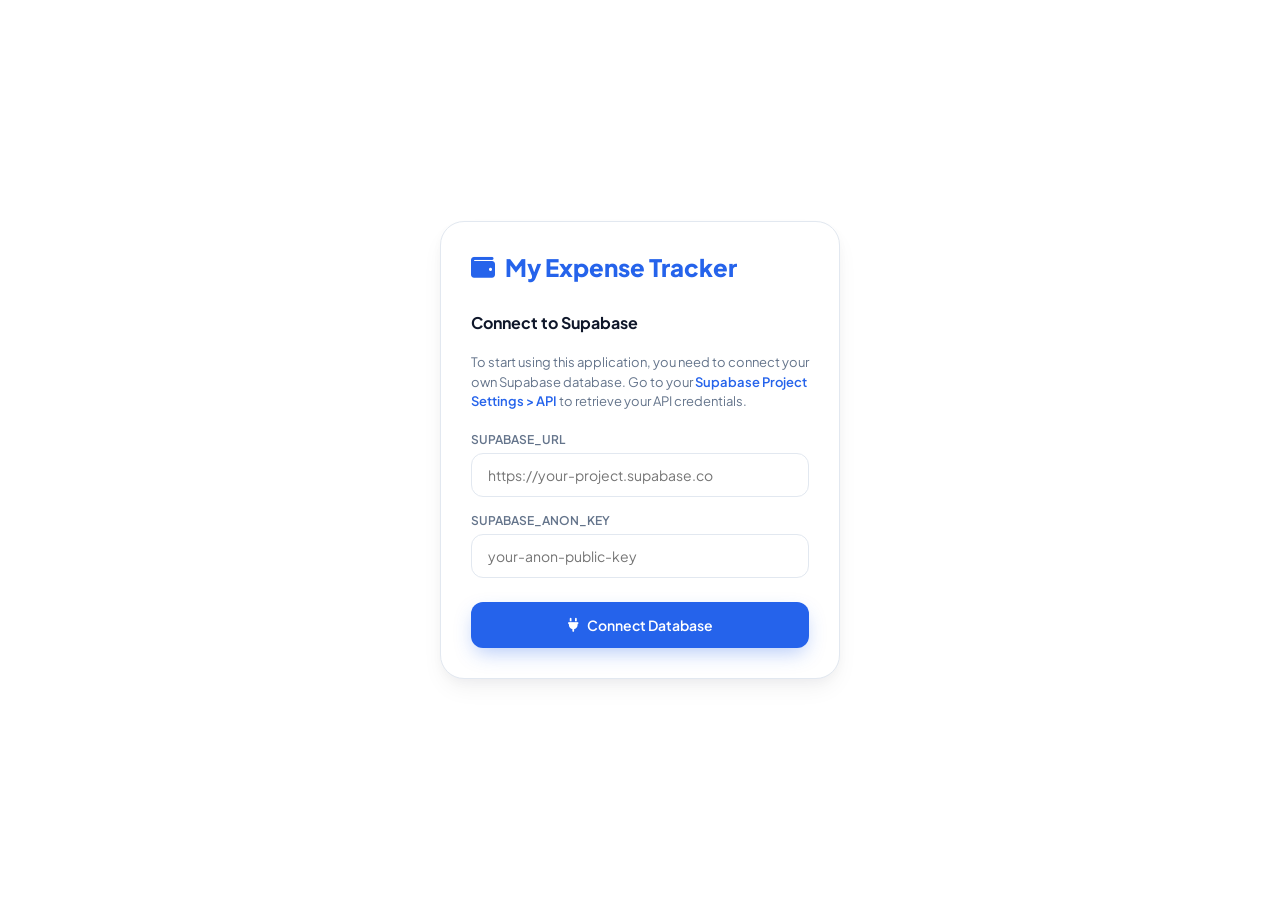
==== commit 51593d4c: "fix: delay dashboard charts rendering to prevent width/height dimensions collapse during page reflow" ====
--- a/dashboard.html
+++ b/dashboard.html
@@ -135,11 +135,11 @@
         <h3 class="section-title" style="margin-bottom:0;">Financial Split</h3>
         <div style="display:flex; gap:12px; align-items:center; justify-content:center; width:100%;">
           <!-- Income vs Expense chart container -->
-          <div style="position:relative; flex:1; height:160px; min-width: 0;">
+          <div style="position:relative; flex:1; height:160px; min-width: 0; width: 100%;">
             <canvas id="db-inc-exp-chart"></canvas>
           </div>
           <!-- Category breakdown chart container -->
-          <div style="position:relative; flex:1; height:160px; min-width: 0;">
+          <div style="position:relative; flex:1; height:160px; min-width: 0; width: 100%;">
             <canvas id="db-category-chart"></canvas>
           </div>
         </div>
@@ -430,8 +430,8 @@
         listEl.appendChild(item);
       });
 
-      // 4. Update Charts
-      renderDashboardCharts(transactions, symbol);
+      // 4. Update Charts with a small timeout to allow browser layout calculation
+      setTimeout(() => renderDashboardCharts(transactions, symbol), 100);
     }
 
     function resetMetricFields(symbol) {
--- a/css/style.css
+++ b/css/style.css
@@ -79,7 +79,8 @@
 .app-shell {
   width: 100%;
   max-width: 480px; /* Standard phone width */
-  min-height: 100vh;
+  height: 100vh;
+  height: 100dvh;
   background-color: var(--bg-color);
   box-shadow: 0 25px 50px -12px rgba(15, 23, 42, 0.15);
   display: flex;
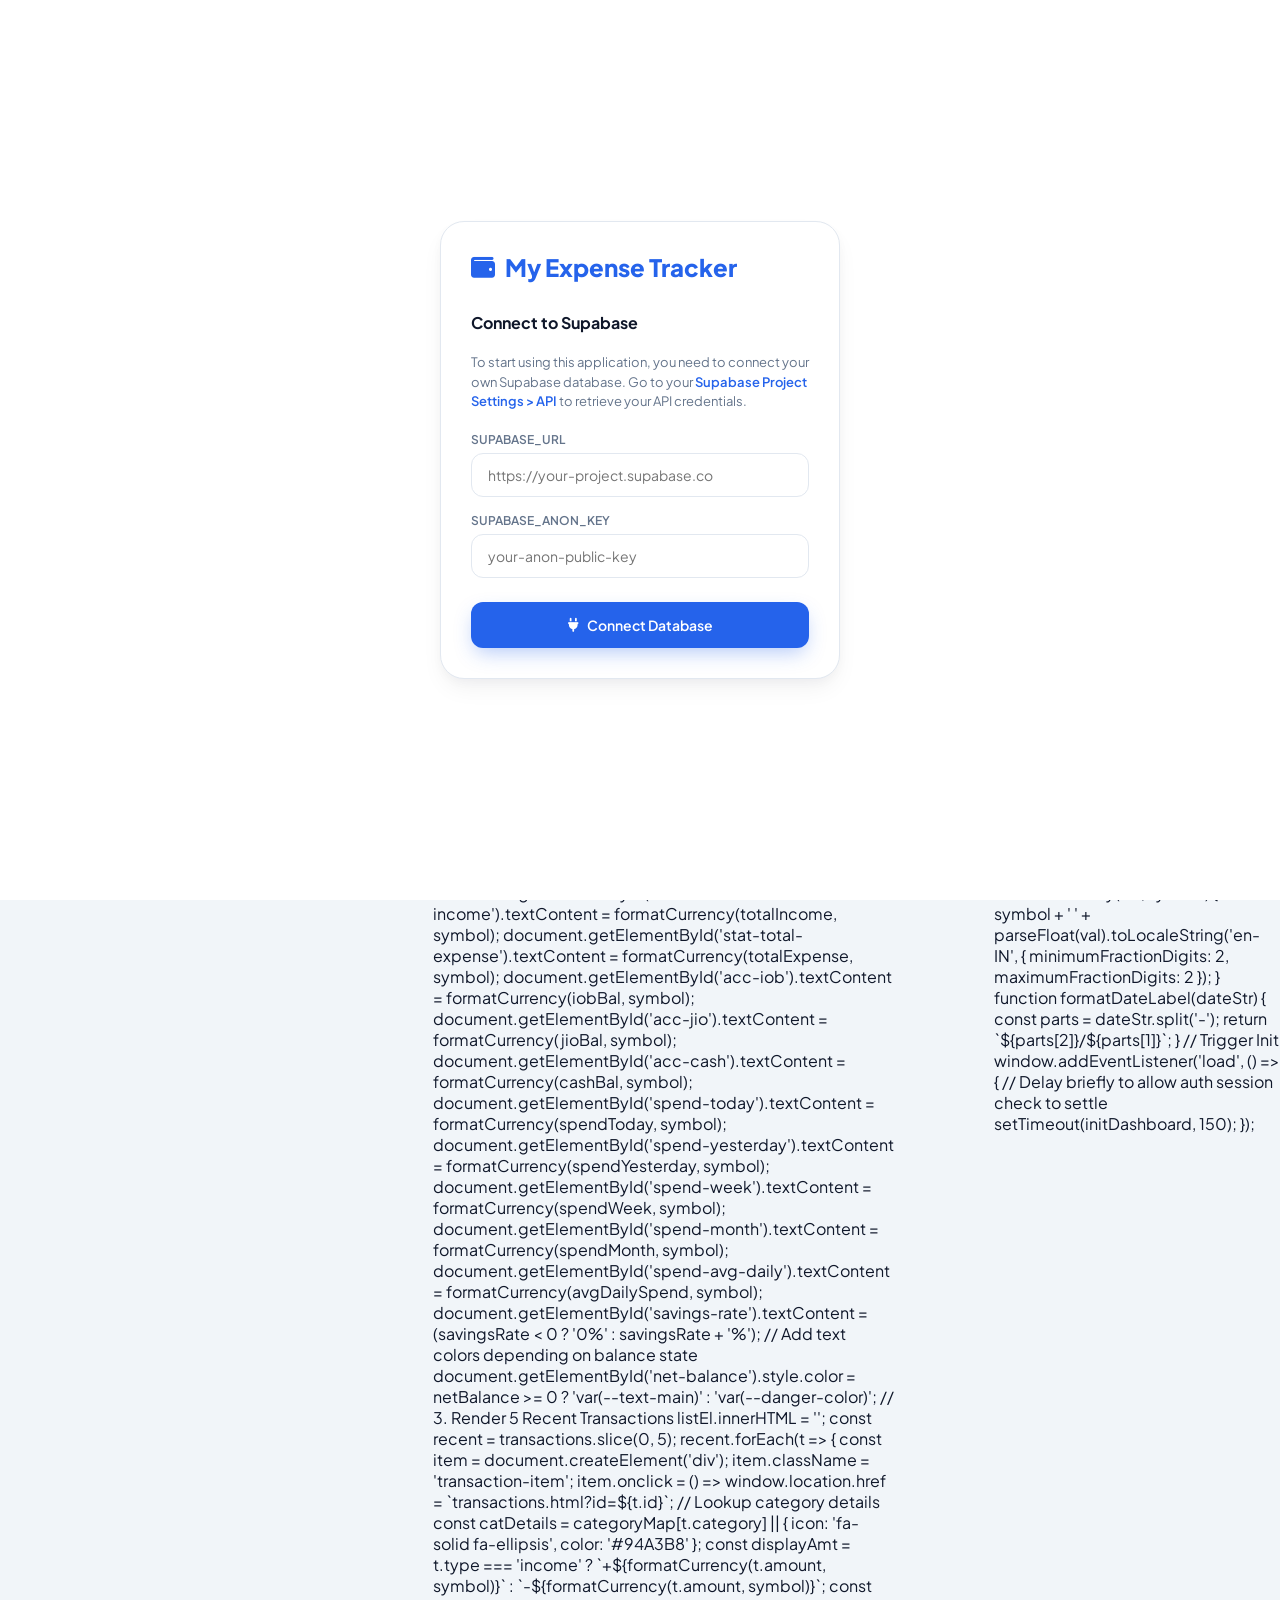
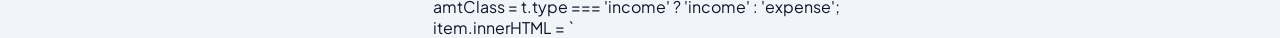
==== commit 031b36aa: "fix: restore currency symbols, enable momentum scroll inside app-main, and bump cache buster to v1.0" ====
--- a/dashboard.html
+++ b/dashboard.html
@@ -9,7 +9,7 @@
   <link rel="stylesheet" href="https://cdnjs.cloudflare.com/ajax/libs/font-awesome/6.4.0/css/all.min.css">
   
   <!-- Main Stylesheet -->
-  <link rel="stylesheet" href="css/style.css">
+  <link rel="stylesheet" href="css/style.css?v=1.0.2">
   
   <!-- Supabase & Chart.js -->
   <script src="https://cdn.jsdelivr.net/npm/@supabase/supabase-js@2"></script>
@@ -48,7 +48,7 @@
       <!-- Total Balance Card -->
       <section class="balance-card">
         <div class="balance-card-label">Total Net Balance</div>
-        <h1 class="balance-card-amount" id="net-balance">₹0.00</h1>
+        <h1 class="balance-card-amount" id="net-balance">?0.00</h1>
         
         <div class="balance-stats-row">
           <div class="balance-stat">
@@ -57,7 +57,7 @@
             </div>
             <div class="balance-stat-info">
               <span>Total Income</span>
-              <h4 id="stat-total-income">₹0.00</h4>
+              <h4 id="stat-total-income">?0.00</h4>
             </div>
           </div>
           <div style="width: 1px; background: rgba(255,255,255,0.15);"></div>
@@ -67,7 +67,7 @@
             </div>
             <div class="balance-stat-info">
               <span>Total Expense</span>
-              <h4 id="stat-total-expense">₹0.00</h4>
+              <h4 id="stat-total-expense">?0.00</h4>
             </div>
           </div>
         </div>
@@ -82,17 +82,17 @@
           <div class="account-mini-card iob">
             <div class="account-icon"><i class="fa-solid fa-building-columns"></i></div>
             <span class="account-name">IOB Bank</span>
-            <span class="account-amount" id="acc-iob">₹0.00</span>
+            <span class="account-amount" id="acc-iob">?0.00</span>
           </div>
           <div class="account-mini-card jio">
             <div class="account-icon"><i class="fa-solid fa-mobile-retro"></i></div>
             <span class="account-name">Jio Payments</span>
-            <span class="account-amount" id="acc-jio">₹0.00</span>
+            <span class="account-amount" id="acc-jio">?0.00</span>
           </div>
           <div class="account-mini-card cash">
             <div class="account-icon"><i class="fa-solid fa-wallet"></i></div>
             <span class="account-name">Cash Balance</span>
-            <span class="account-amount" id="acc-cash">₹0.00</span>
+            <span class="account-amount" id="acc-cash">?0.00</span>
           </div>
         </div>
       </section>
@@ -105,23 +105,23 @@
         <div class="stats-grid-2">
           <div class="mini-stat-card">
             <span class="mini-stat-label">Today's Spend</span>
-            <span class="mini-stat-value" id="spend-today">₹0.00</span>
+            <span class="mini-stat-value" id="spend-today">?0.00</span>
           </div>
           <div class="mini-stat-card">
             <span class="mini-stat-label">Yesterday's Spend</span>
-            <span class="mini-stat-value" id="spend-yesterday">₹0.00</span>
+            <span class="mini-stat-value" id="spend-yesterday">?0.00</span>
           </div>
           <div class="mini-stat-card">
             <span class="mini-stat-label">This Week's Spend</span>
-            <span class="mini-stat-value" id="spend-week">₹0.00</span>
+            <span class="mini-stat-value" id="spend-week">?0.00</span>
           </div>
           <div class="mini-stat-card">
             <span class="mini-stat-label">This Month's Spend</span>
-            <span class="mini-stat-value" id="spend-month">₹0.00</span>
+            <span class="mini-stat-value" id="spend-month">?0.00</span>
           </div>
           <div class="mini-stat-card">
             <span class="mini-stat-label">Average Daily Expense</span>
-            <span class="mini-stat-value" id="spend-avg-daily">₹0.00</span>
+            <span class="mini-stat-value" id="spend-avg-daily">?0.00</span>
           </div>
           <div class="mini-stat-card">
             <span class="mini-stat-label">Net Savings Rate</span>
@@ -232,7 +232,7 @@
       try {
         currentProfile = await getUserProfile();
         if (currentProfile) {
-          document.getElementById('user-name-text').textContent = (currentProfile.name || 'User') + ' 👋';
+          document.getElementById('user-name-text').textContent = (currentProfile.name || 'User') + ' ??';
           
           // Apply custom currency symbols across interface if saved
           const currency = currentProfile.currency || 'INR';
@@ -258,18 +258,18 @@
           // Fetch Transactions and render metrics & charts
           await loadTransactionsData(symbol);
         } else {
-          document.getElementById('user-name-text').textContent = 'User 👋';
+          document.getElementById('user-name-text').textContent = 'User ??';
           document.getElementById('user-avatar-initial').textContent = 'U';
           const categories = await getCategories();
           categories.forEach(c => {
             categoryMap[c.name] = { icon: c.icon, color: c.color };
           });
-          await loadTransactionsData('₹');
+          await loadTransactionsData('?');
         }
       } catch (err) {
         console.error(err);
         showToast('Error loading dashboard data.', 'error');
-        document.getElementById('user-name-text').textContent = 'User 👋';
+        document.getElementById('user-name-text').textContent = 'User ??';
         document.getElementById('user-avatar-initial').textContent = 'U';
       }
 
@@ -281,13 +281,9 @@
     }
 
     // Helper to extract currencies symbol
-    function getCurrencySymbol(code) {
-      if (code === 'INR') return '₹';
-      if (code === 'USD') return '$';
-      if (code === 'EUR') return '€';
-      if (code === 'GBP') return '£';
-      return code;
-    }
+        function getCurrencySymbol(code) {
+      if (code === 'INR') return '?';
+      if (code === 'USD') return '
 
     // Fetch transactions & calculate financial metrics
     async function loadTransactionsData(symbol) {
@@ -465,4 +461,186 @@
     });
   </script>
 </body>
+</html>;
+      if (code === 'EUR') return '�';
+      if (code === 'GBP') return '�';
+      return code;
+    }
+
+    // Fetch transactions & calculate financial metrics
+    async function loadTransactionsData(symbol) {
+      const transactions = await getTransactions();
+      const listEl = document.getElementById('recent-transactions-list');
+      
+      if (!transactions || transactions.length === 0) {
+        // Render Empty state
+        listEl.innerHTML = `
+          <div class="empty-state">
+            <i class="fa-solid fa-receipt"></i>
+            <h4>No Transactions</h4>
+            <p>Tap the + button below to add your first transaction and start tracking.</p>
+          </div>
+        `;
+        resetMetricFields(symbol);
+        document.getElementById('financial-split-section').style.display = 'none';
+        return;
+      }
+
+      document.getElementById('financial-split-section').style.display = 'flex';
+
+      // 1. Calculate Balances & Metrics
+      let totalIncome = 0;
+      let totalExpense = 0;
+      let iobBal = 0;
+      let jioBal = 0;
+      let cashBal = 0;
+
+      let spendToday = 0;
+      let spendYesterday = 0;
+      let spendWeek = 0;
+      let spendMonth = 0;
+      let spendYear = 0;
+
+      const today = new Date();
+      const todayStr = today.toISOString().split('T')[0];
+      
+      const yesterday = new Date(today);
+      yesterday.setDate(today.getDate() - 1);
+      const yesterdayStr = yesterday.toISOString().split('T')[0];
+
+      // Week starting Monday
+      const currentDay = today.getDay();
+      const distanceToMonday = currentDay === 0 ? -6 : 1 - currentDay;
+      const monday = new Date(today);
+      monday.setDate(today.getDate() + distanceToMonday);
+      monday.setHours(0,0,0,0);
+
+      const thisMonth = today.getMonth();
+      const thisYear = today.getFullYear();
+
+      // Collect transaction dates for daily average
+      const expenseDaysSet = new Set();
+
+      transactions.forEach(t => {
+        const amt = parseFloat(t.amount);
+        const txDate = new Date(t.date);
+
+        // Account Balances
+        if (t.type === 'income') {
+          totalIncome += amt;
+          if (t.source === 'IOB Bank') iobBal += amt;
+          else if (t.source === 'Jio Payments Bank') jioBal += amt;
+          else if (t.source === 'Cash') cashBal += amt;
+        } else {
+          totalExpense += amt;
+          expenseDaysSet.add(t.date);
+          if (t.source === 'IOB Bank') iobBal -= amt;
+          else if (t.source === 'Jio Payments Bank') jioBal -= amt;
+          else if (t.source === 'Cash') cashBal -= amt;
+
+          // Time frame expenses
+          if (t.date === todayStr) spendToday += amt;
+          if (t.date === yesterdayStr) spendYesterday += amt;
+          if (txDate >= monday) spendWeek += amt;
+          if (txDate.getMonth() === thisMonth && txDate.getFullYear() === thisYear) spendMonth += amt;
+          if (txDate.getFullYear() === thisYear) spendYear += amt;
+        }
+      });
+
+      const netBalance = totalIncome - totalExpense;
+      const savingsRate = totalIncome > 0 ? Math.round(((totalIncome - totalExpense) / totalIncome) * 100) : 0;
+      
+      // Calculate average daily expense
+      const distinctDaysCount = expenseDaysSet.size || 1;
+      const avgDailySpend = totalExpense / distinctDaysCount;
+
+      // 2. Render numbers to UI
+      document.getElementById('net-balance').textContent = formatCurrency(netBalance, symbol);
+      document.getElementById('stat-total-income').textContent = formatCurrency(totalIncome, symbol);
+      document.getElementById('stat-total-expense').textContent = formatCurrency(totalExpense, symbol);
+      
+      document.getElementById('acc-iob').textContent = formatCurrency(iobBal, symbol);
+      document.getElementById('acc-jio').textContent = formatCurrency(jioBal, symbol);
+      document.getElementById('acc-cash').textContent = formatCurrency(cashBal, symbol);
+
+      document.getElementById('spend-today').textContent = formatCurrency(spendToday, symbol);
+      document.getElementById('spend-yesterday').textContent = formatCurrency(spendYesterday, symbol);
+      document.getElementById('spend-week').textContent = formatCurrency(spendWeek, symbol);
+      document.getElementById('spend-month').textContent = formatCurrency(spendMonth, symbol);
+      document.getElementById('spend-avg-daily').textContent = formatCurrency(avgDailySpend, symbol);
+      document.getElementById('savings-rate').textContent = (savingsRate < 0 ? '0%' : savingsRate + '%');
+
+      // Add text colors depending on balance state
+      document.getElementById('net-balance').style.color = netBalance >= 0 ? 'var(--text-main)' : 'var(--danger-color)';
+
+      // 3. Render 5 Recent Transactions
+      listEl.innerHTML = '';
+      const recent = transactions.slice(0, 5);
+      
+      recent.forEach(t => {
+        const item = document.createElement('div');
+        item.className = 'transaction-item';
+        item.onclick = () => window.location.href = `transactions.html?id=${t.id}`;
+        
+        // Lookup category details
+        const catDetails = categoryMap[t.category] || { icon: 'fa-solid fa-ellipsis', color: '#94A3B8' };
+        const displayAmt = t.type === 'income' ? `+${formatCurrency(t.amount, symbol)}` : `-${formatCurrency(t.amount, symbol)}`;
+        const amtClass = t.type === 'income' ? 'income' : 'expense';
+
+        item.innerHTML = `
+          <div class="transaction-left">
+            <div class="category-icon-wrapper" style="background-color: ${catDetails.color}15; color: ${catDetails.color};">
+              <i class="${catDetails.icon}"></i>
+            </div>
+            <div class="transaction-details">
+              <span class="transaction-desc">${t.description || t.category}</span>
+              <span class="transaction-sub">
+                <span>${formatDateLabel(t.date)}</span>
+                <span class="transaction-source-tag">${t.source}</span>
+              </span>
+            </div>
+          </div>
+          <div class="transaction-right">
+            <span class="transaction-amount ${amtClass}">${displayAmt}</span>
+            <span style="font-size: 9px; color: var(--text-light);">${t.time.substring(0, 5)}</span>
+          </div>
+        `;
+        listEl.appendChild(item);
+      });
+
+      // 4. Update Charts with a small timeout to allow browser layout calculation
+      setTimeout(() => renderDashboardCharts(transactions, symbol), 100);
+    }
+
+    function resetMetricFields(symbol) {
+      document.getElementById('net-balance').textContent = formatCurrency(0, symbol);
+      document.getElementById('stat-total-income').textContent = formatCurrency(0, symbol);
+      document.getElementById('stat-total-expense').textContent = formatCurrency(0, symbol);
+      document.getElementById('acc-iob').textContent = formatCurrency(0, symbol);
+      document.getElementById('acc-jio').textContent = formatCurrency(0, symbol);
+      document.getElementById('acc-cash').textContent = formatCurrency(0, symbol);
+      document.getElementById('spend-today').textContent = formatCurrency(0, symbol);
+      document.getElementById('spend-yesterday').textContent = formatCurrency(0, symbol);
+      document.getElementById('spend-week').textContent = formatCurrency(0, symbol);
+      document.getElementById('spend-month').textContent = formatCurrency(0, symbol);
+      document.getElementById('spend-avg-daily').textContent = formatCurrency(0, symbol);
+      document.getElementById('savings-rate').textContent = '0%';
+    }
+
+    function formatCurrency(val, symbol) {
+      return symbol + ' ' + parseFloat(val).toLocaleString('en-IN', { minimumFractionDigits: 2, maximumFractionDigits: 2 });
+    }
+
+    function formatDateLabel(dateStr) {
+      const parts = dateStr.split('-');
+      return `${parts[2]}/${parts[1]}`;
+    }
+
+    // Trigger Init
+    window.addEventListener('load', () => {
+      // Delay briefly to allow auth session check to settle
+      setTimeout(initDashboard, 150);
+    });
+  </script>
+</body>
 </html>
--- a/css/style.css
+++ b/css/style.css
@@ -50,11 +50,12 @@
   font-family: var(--font-main);
   background-color: #F1F5F9; /* Desktop environment background */
   color: var(--text-main);
-  min-height: 100vh;
+  height: 100vh;
+  height: 100dvh;
   display: flex;
   justify-content: center;
   align-items: flex-start;
-  overflow-y: scroll;
+  overflow: hidden;
 }
 
 /* Scrollbar styling */
@@ -95,7 +96,9 @@
 /* Main Content scrollable area */
 .app-main {
   flex: 1;
+  min-height: 0; /* Enable flexbox container overflow shrinking */
   overflow-y: auto;
+  -webkit-overflow-scrolling: touch; /* Momentum scrolling on iOS/mobile Chrome */
   padding: 20px 20px 90px 20px; /* Extra padding bottom for bottom nav and FAB */
   display: flex;
   flex-direction: column;
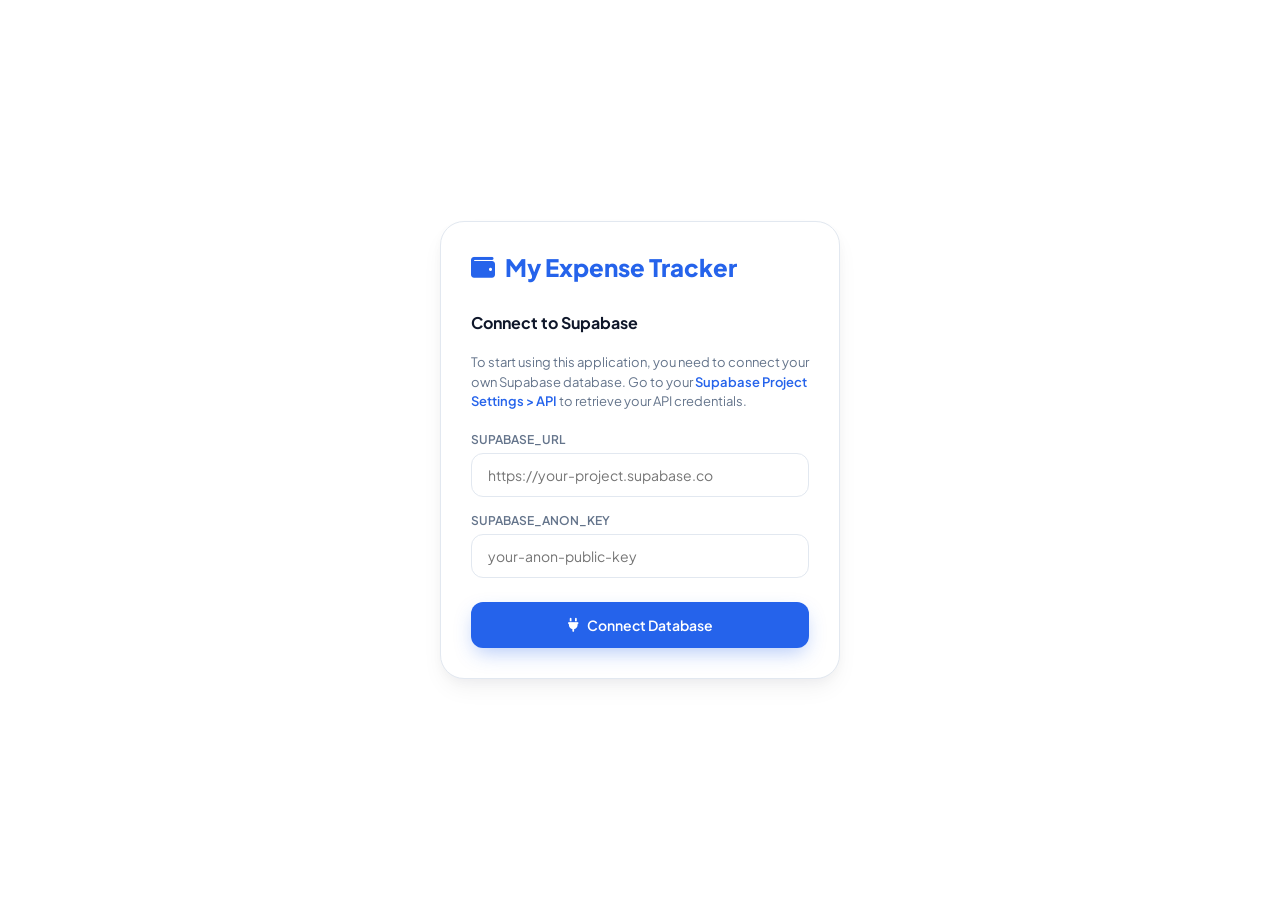
==== commit c97c7fba: "revert: clean up corrupted HTML files caused by regex script" ====
--- a/dashboard.html
+++ b/dashboard.html
@@ -9,7 +9,7 @@
   <link rel="stylesheet" href="https://cdnjs.cloudflare.com/ajax/libs/font-awesome/6.4.0/css/all.min.css">
   
   <!-- Main Stylesheet -->
-  <link rel="stylesheet" href="css/style.css?v=1.0.2">
+  <link rel="stylesheet" href="css/style.css">
   
   <!-- Supabase & Chart.js -->
   <script src="https://cdn.jsdelivr.net/npm/@supabase/supabase-js@2"></script>
@@ -48,7 +48,7 @@
       <!-- Total Balance Card -->
       <section class="balance-card">
         <div class="balance-card-label">Total Net Balance</div>
-        <h1 class="balance-card-amount" id="net-balance">?0.00</h1>
+        <h1 class="balance-card-amount" id="net-balance">₹0.00</h1>
         
         <div class="balance-stats-row">
           <div class="balance-stat">
@@ -57,7 +57,7 @@
             </div>
             <div class="balance-stat-info">
               <span>Total Income</span>
-              <h4 id="stat-total-income">?0.00</h4>
+              <h4 id="stat-total-income">₹0.00</h4>
             </div>
           </div>
           <div style="width: 1px; background: rgba(255,255,255,0.15);"></div>
@@ -67,7 +67,7 @@
             </div>
             <div class="balance-stat-info">
               <span>Total Expense</span>
-              <h4 id="stat-total-expense">?0.00</h4>
+              <h4 id="stat-total-expense">₹0.00</h4>
             </div>
           </div>
         </div>
@@ -82,17 +82,17 @@
           <div class="account-mini-card iob">
             <div class="account-icon"><i class="fa-solid fa-building-columns"></i></div>
             <span class="account-name">IOB Bank</span>
-            <span class="account-amount" id="acc-iob">?0.00</span>
+            <span class="account-amount" id="acc-iob">₹0.00</span>
           </div>
           <div class="account-mini-card jio">
             <div class="account-icon"><i class="fa-solid fa-mobile-retro"></i></div>
             <span class="account-name">Jio Payments</span>
-            <span class="account-amount" id="acc-jio">?0.00</span>
+            <span class="account-amount" id="acc-jio">₹0.00</span>
           </div>
           <div class="account-mini-card cash">
             <div class="account-icon"><i class="fa-solid fa-wallet"></i></div>
             <span class="account-name">Cash Balance</span>
-            <span class="account-amount" id="acc-cash">?0.00</span>
+            <span class="account-amount" id="acc-cash">₹0.00</span>
           </div>
         </div>
       </section>
@@ -105,23 +105,23 @@
         <div class="stats-grid-2">
           <div class="mini-stat-card">
             <span class="mini-stat-label">Today's Spend</span>
-            <span class="mini-stat-value" id="spend-today">?0.00</span>
+            <span class="mini-stat-value" id="spend-today">₹0.00</span>
           </div>
           <div class="mini-stat-card">
             <span class="mini-stat-label">Yesterday's Spend</span>
-            <span class="mini-stat-value" id="spend-yesterday">?0.00</span>
+            <span class="mini-stat-value" id="spend-yesterday">₹0.00</span>
           </div>
           <div class="mini-stat-card">
             <span class="mini-stat-label">This Week's Spend</span>
-            <span class="mini-stat-value" id="spend-week">?0.00</span>
+            <span class="mini-stat-value" id="spend-week">₹0.00</span>
           </div>
           <div class="mini-stat-card">
             <span class="mini-stat-label">This Month's Spend</span>
-            <span class="mini-stat-value" id="spend-month">?0.00</span>
+            <span class="mini-stat-value" id="spend-month">₹0.00</span>
           </div>
           <div class="mini-stat-card">
             <span class="mini-stat-label">Average Daily Expense</span>
-            <span class="mini-stat-value" id="spend-avg-daily">?0.00</span>
+            <span class="mini-stat-value" id="spend-avg-daily">₹0.00</span>
           </div>
           <div class="mini-stat-card">
             <span class="mini-stat-label">Net Savings Rate</span>
@@ -232,7 +232,7 @@
       try {
         currentProfile = await getUserProfile();
         if (currentProfile) {
-          document.getElementById('user-name-text').textContent = (currentProfile.name || 'User') + ' ??';
+          document.getElementById('user-name-text').textContent = (currentProfile.name || 'User') + ' 👋';
           
           // Apply custom currency symbols across interface if saved
           const currency = currentProfile.currency || 'INR';
@@ -258,18 +258,18 @@
           // Fetch Transactions and render metrics & charts
           await loadTransactionsData(symbol);
         } else {
-          document.getElementById('user-name-text').textContent = 'User ??';
+          document.getElementById('user-name-text').textContent = 'User 👋';
           document.getElementById('user-avatar-initial').textContent = 'U';
           const categories = await getCategories();
           categories.forEach(c => {
             categoryMap[c.name] = { icon: c.icon, color: c.color };
           });
-          await loadTransactionsData('?');
+          await loadTransactionsData('₹');
         }
       } catch (err) {
         console.error(err);
         showToast('Error loading dashboard data.', 'error');
-        document.getElementById('user-name-text').textContent = 'User ??';
+        document.getElementById('user-name-text').textContent = 'User 👋';
         document.getElementById('user-avatar-initial').textContent = 'U';
       }
 
@@ -281,9 +281,13 @@
     }
 
     // Helper to extract currencies symbol
-        function getCurrencySymbol(code) {
-      if (code === 'INR') return '?';
-      if (code === 'USD') return '
+    function getCurrencySymbol(code) {
+      if (code === 'INR') return '₹';
+      if (code === 'USD') return '$';
+      if (code === 'EUR') return '€';
+      if (code === 'GBP') return '£';
+      return code;
+    }
 
     // Fetch transactions & calculate financial metrics
     async function loadTransactionsData(symbol) {
@@ -461,186 +465,4 @@
     });
   </script>
 </body>
-</html>;
-      if (code === 'EUR') return '�';
-      if (code === 'GBP') return '�';
-      return code;
-    }
-
-    // Fetch transactions & calculate financial metrics
-    async function loadTransactionsData(symbol) {
-      const transactions = await getTransactions();
-      const listEl = document.getElementById('recent-transactions-list');
-      
-      if (!transactions || transactions.length === 0) {
-        // Render Empty state
-        listEl.innerHTML = `
-          <div class="empty-state">
-            <i class="fa-solid fa-receipt"></i>
-            <h4>No Transactions</h4>
-            <p>Tap the + button below to add your first transaction and start tracking.</p>
-          </div>
-        `;
-        resetMetricFields(symbol);
-        document.getElementById('financial-split-section').style.display = 'none';
-        return;
-      }
-
-      document.getElementById('financial-split-section').style.display = 'flex';
-
-      // 1. Calculate Balances & Metrics
-      let totalIncome = 0;
-      let totalExpense = 0;
-      let iobBal = 0;
-      let jioBal = 0;
-      let cashBal = 0;
-
-      let spendToday = 0;
-      let spendYesterday = 0;
-      let spendWeek = 0;
-      let spendMonth = 0;
-      let spendYear = 0;
-
-      const today = new Date();
-      const todayStr = today.toISOString().split('T')[0];
-      
-      const yesterday = new Date(today);
-      yesterday.setDate(today.getDate() - 1);
-      const yesterdayStr = yesterday.toISOString().split('T')[0];
-
-      // Week starting Monday
-      const currentDay = today.getDay();
-      const distanceToMonday = currentDay === 0 ? -6 : 1 - currentDay;
-      const monday = new Date(today);
-      monday.setDate(today.getDate() + distanceToMonday);
-      monday.setHours(0,0,0,0);
-
-      const thisMonth = today.getMonth();
-      const thisYear = today.getFullYear();
-
-      // Collect transaction dates for daily average
-      const expenseDaysSet = new Set();
-
-      transactions.forEach(t => {
-        const amt = parseFloat(t.amount);
-        const txDate = new Date(t.date);
-
-        // Account Balances
-        if (t.type === 'income') {
-          totalIncome += amt;
-          if (t.source === 'IOB Bank') iobBal += amt;
-          else if (t.source === 'Jio Payments Bank') jioBal += amt;
-          else if (t.source === 'Cash') cashBal += amt;
-        } else {
-          totalExpense += amt;
-          expenseDaysSet.add(t.date);
-          if (t.source === 'IOB Bank') iobBal -= amt;
-          else if (t.source === 'Jio Payments Bank') jioBal -= amt;
-          else if (t.source === 'Cash') cashBal -= amt;
-
-          // Time frame expenses
-          if (t.date === todayStr) spendToday += amt;
-          if (t.date === yesterdayStr) spendYesterday += amt;
-          if (txDate >= monday) spendWeek += amt;
-          if (txDate.getMonth() === thisMonth && txDate.getFullYear() === thisYear) spendMonth += amt;
-          if (txDate.getFullYear() === thisYear) spendYear += amt;
-        }
-      });
-
-      const netBalance = totalIncome - totalExpense;
-      const savingsRate = totalIncome > 0 ? Math.round(((totalIncome - totalExpense) / totalIncome) * 100) : 0;
-      
-      // Calculate average daily expense
-      const distinctDaysCount = expenseDaysSet.size || 1;
-      const avgDailySpend = totalExpense / distinctDaysCount;
-
-      // 2. Render numbers to UI
-      document.getElementById('net-balance').textContent = formatCurrency(netBalance, symbol);
-      document.getElementById('stat-total-income').textContent = formatCurrency(totalIncome, symbol);
-      document.getElementById('stat-total-expense').textContent = formatCurrency(totalExpense, symbol);
-      
-      document.getElementById('acc-iob').textContent = formatCurrency(iobBal, symbol);
-      document.getElementById('acc-jio').textContent = formatCurrency(jioBal, symbol);
-      document.getElementById('acc-cash').textContent = formatCurrency(cashBal, symbol);
-
-      document.getElementById('spend-today').textContent = formatCurrency(spendToday, symbol);
-      document.getElementById('spend-yesterday').textContent = formatCurrency(spendYesterday, symbol);
-      document.getElementById('spend-week').textContent = formatCurrency(spendWeek, symbol);
-      document.getElementById('spend-month').textContent = formatCurrency(spendMonth, symbol);
-      document.getElementById('spend-avg-daily').textContent = formatCurrency(avgDailySpend, symbol);
-      document.getElementById('savings-rate').textContent = (savingsRate < 0 ? '0%' : savingsRate + '%');
-
-      // Add text colors depending on balance state
-      document.getElementById('net-balance').style.color = netBalance >= 0 ? 'var(--text-main)' : 'var(--danger-color)';
-
-      // 3. Render 5 Recent Transactions
-      listEl.innerHTML = '';
-      const recent = transactions.slice(0, 5);
-      
-      recent.forEach(t => {
-        const item = document.createElement('div');
-        item.className = 'transaction-item';
-        item.onclick = () => window.location.href = `transactions.html?id=${t.id}`;
-        
-        // Lookup category details
-        const catDetails = categoryMap[t.category] || { icon: 'fa-solid fa-ellipsis', color: '#94A3B8' };
-        const displayAmt = t.type === 'income' ? `+${formatCurrency(t.amount, symbol)}` : `-${formatCurrency(t.amount, symbol)}`;
-        const amtClass = t.type === 'income' ? 'income' : 'expense';
-
-        item.innerHTML = `
-          <div class="transaction-left">
-            <div class="category-icon-wrapper" style="background-color: ${catDetails.color}15; color: ${catDetails.color};">
-              <i class="${catDetails.icon}"></i>
-            </div>
-            <div class="transaction-details">
-              <span class="transaction-desc">${t.description || t.category}</span>
-              <span class="transaction-sub">
-                <span>${formatDateLabel(t.date)}</span>
-                <span class="transaction-source-tag">${t.source}</span>
-              </span>
-            </div>
-          </div>
-          <div class="transaction-right">
-            <span class="transaction-amount ${amtClass}">${displayAmt}</span>
-            <span style="font-size: 9px; color: var(--text-light);">${t.time.substring(0, 5)}</span>
-          </div>
-        `;
-        listEl.appendChild(item);
-      });
-
-      // 4. Update Charts with a small timeout to allow browser layout calculation
-      setTimeout(() => renderDashboardCharts(transactions, symbol), 100);
-    }
-
-    function resetMetricFields(symbol) {
-      document.getElementById('net-balance').textContent = formatCurrency(0, symbol);
-      document.getElementById('stat-total-income').textContent = formatCurrency(0, symbol);
-      document.getElementById('stat-total-expense').textContent = formatCurrency(0, symbol);
-      document.getElementById('acc-iob').textContent = formatCurrency(0, symbol);
-      document.getElementById('acc-jio').textContent = formatCurrency(0, symbol);
-      document.getElementById('acc-cash').textContent = formatCurrency(0, symbol);
-      document.getElementById('spend-today').textContent = formatCurrency(0, symbol);
-      document.getElementById('spend-yesterday').textContent = formatCurrency(0, symbol);
-      document.getElementById('spend-week').textContent = formatCurrency(0, symbol);
-      document.getElementById('spend-month').textContent = formatCurrency(0, symbol);
-      document.getElementById('spend-avg-daily').textContent = formatCurrency(0, symbol);
-      document.getElementById('savings-rate').textContent = '0%';
-    }
-
-    function formatCurrency(val, symbol) {
-      return symbol + ' ' + parseFloat(val).toLocaleString('en-IN', { minimumFractionDigits: 2, maximumFractionDigits: 2 });
-    }
-
-    function formatDateLabel(dateStr) {
-      const parts = dateStr.split('-');
-      return `${parts[2]}/${parts[1]}`;
-    }
-
-    // Trigger Init
-    window.addEventListener('load', () => {
-      // Delay briefly to allow auth session check to settle
-      setTimeout(initDashboard, 150);
-    });
-  </script>
-</body>
 </html>
